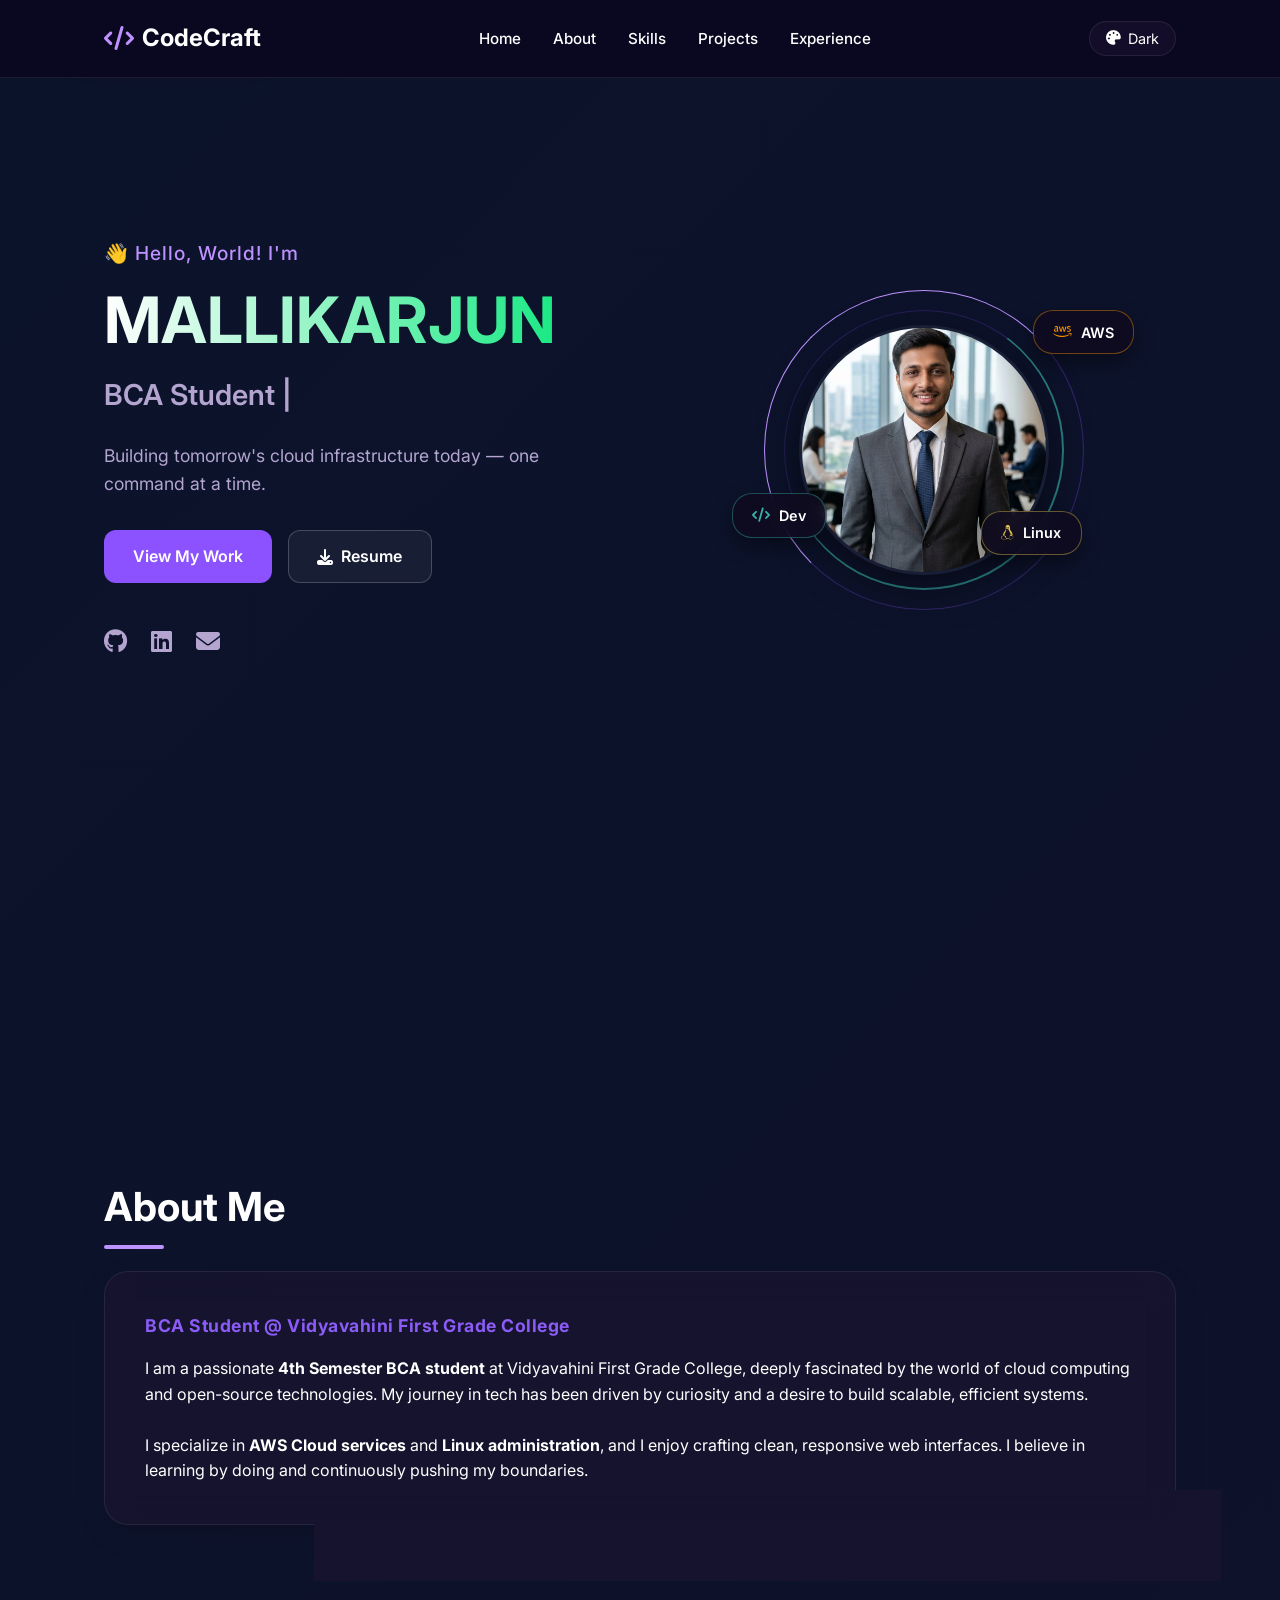
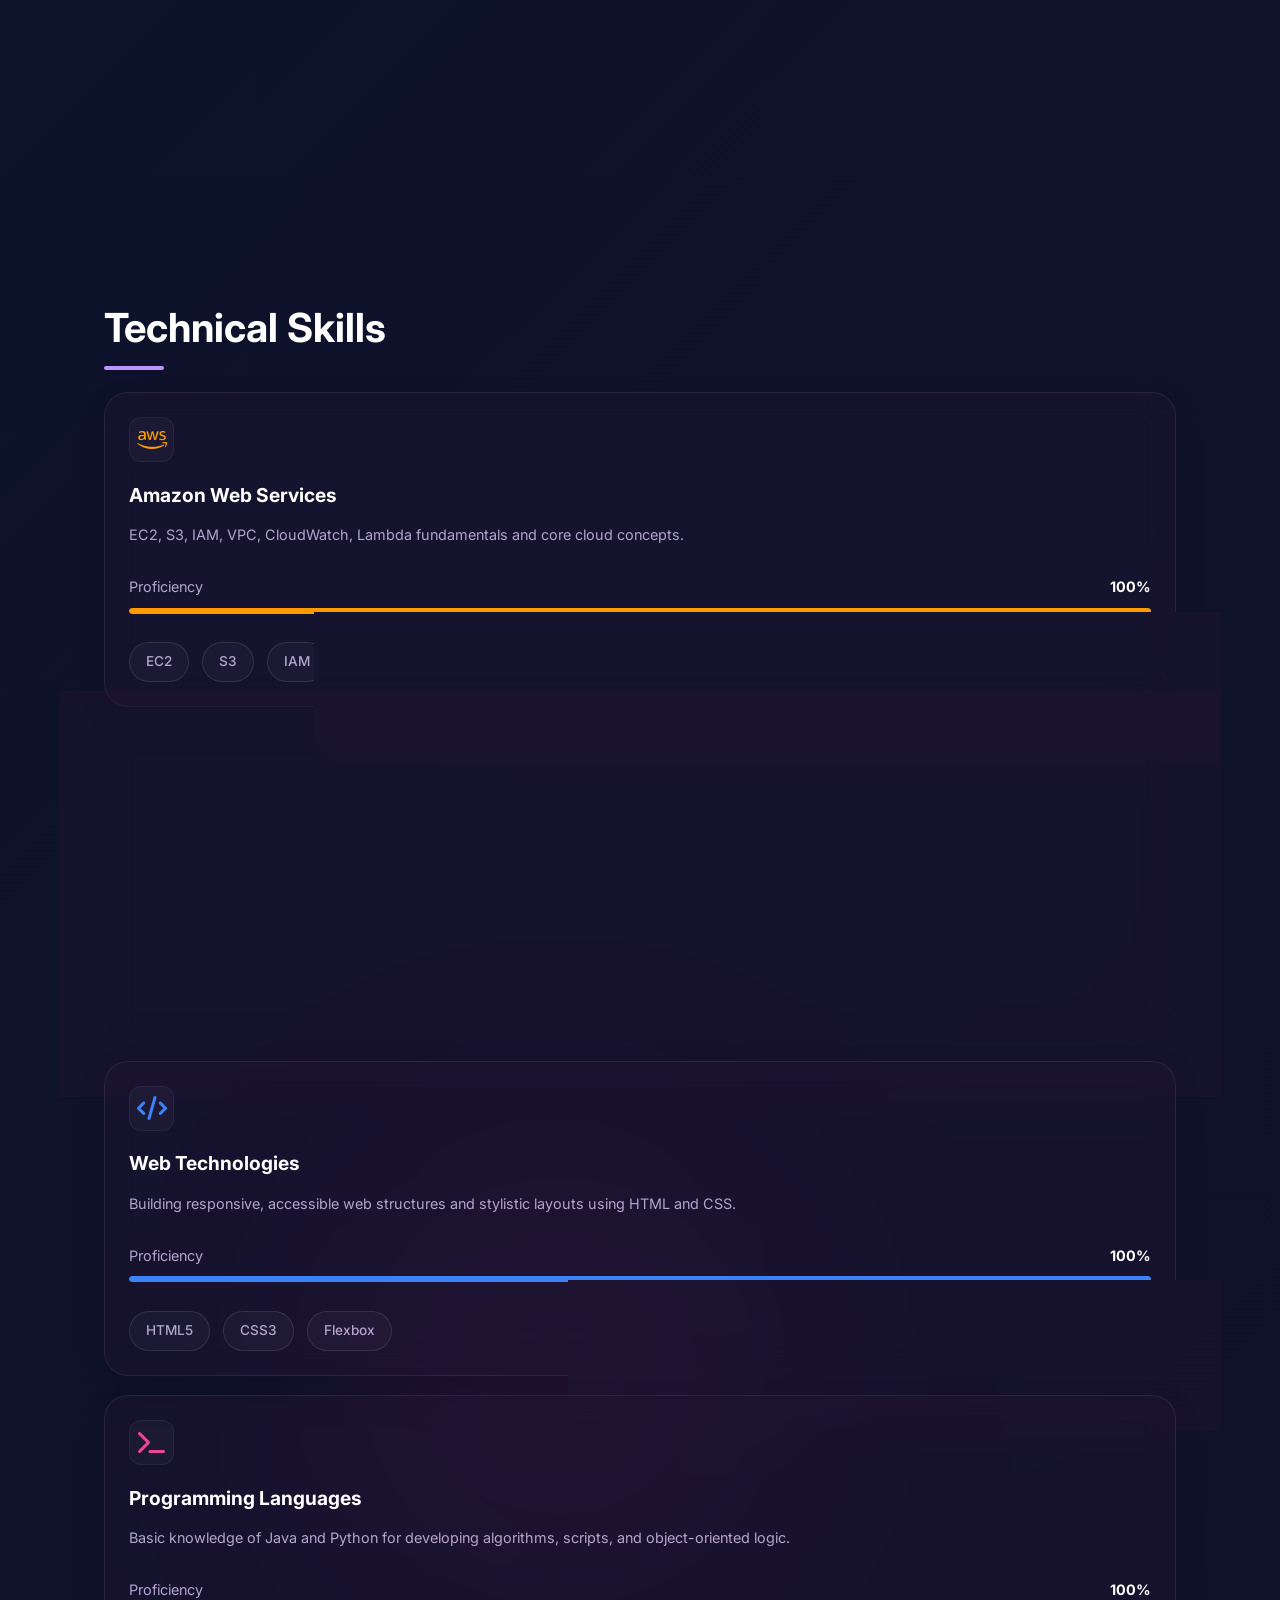
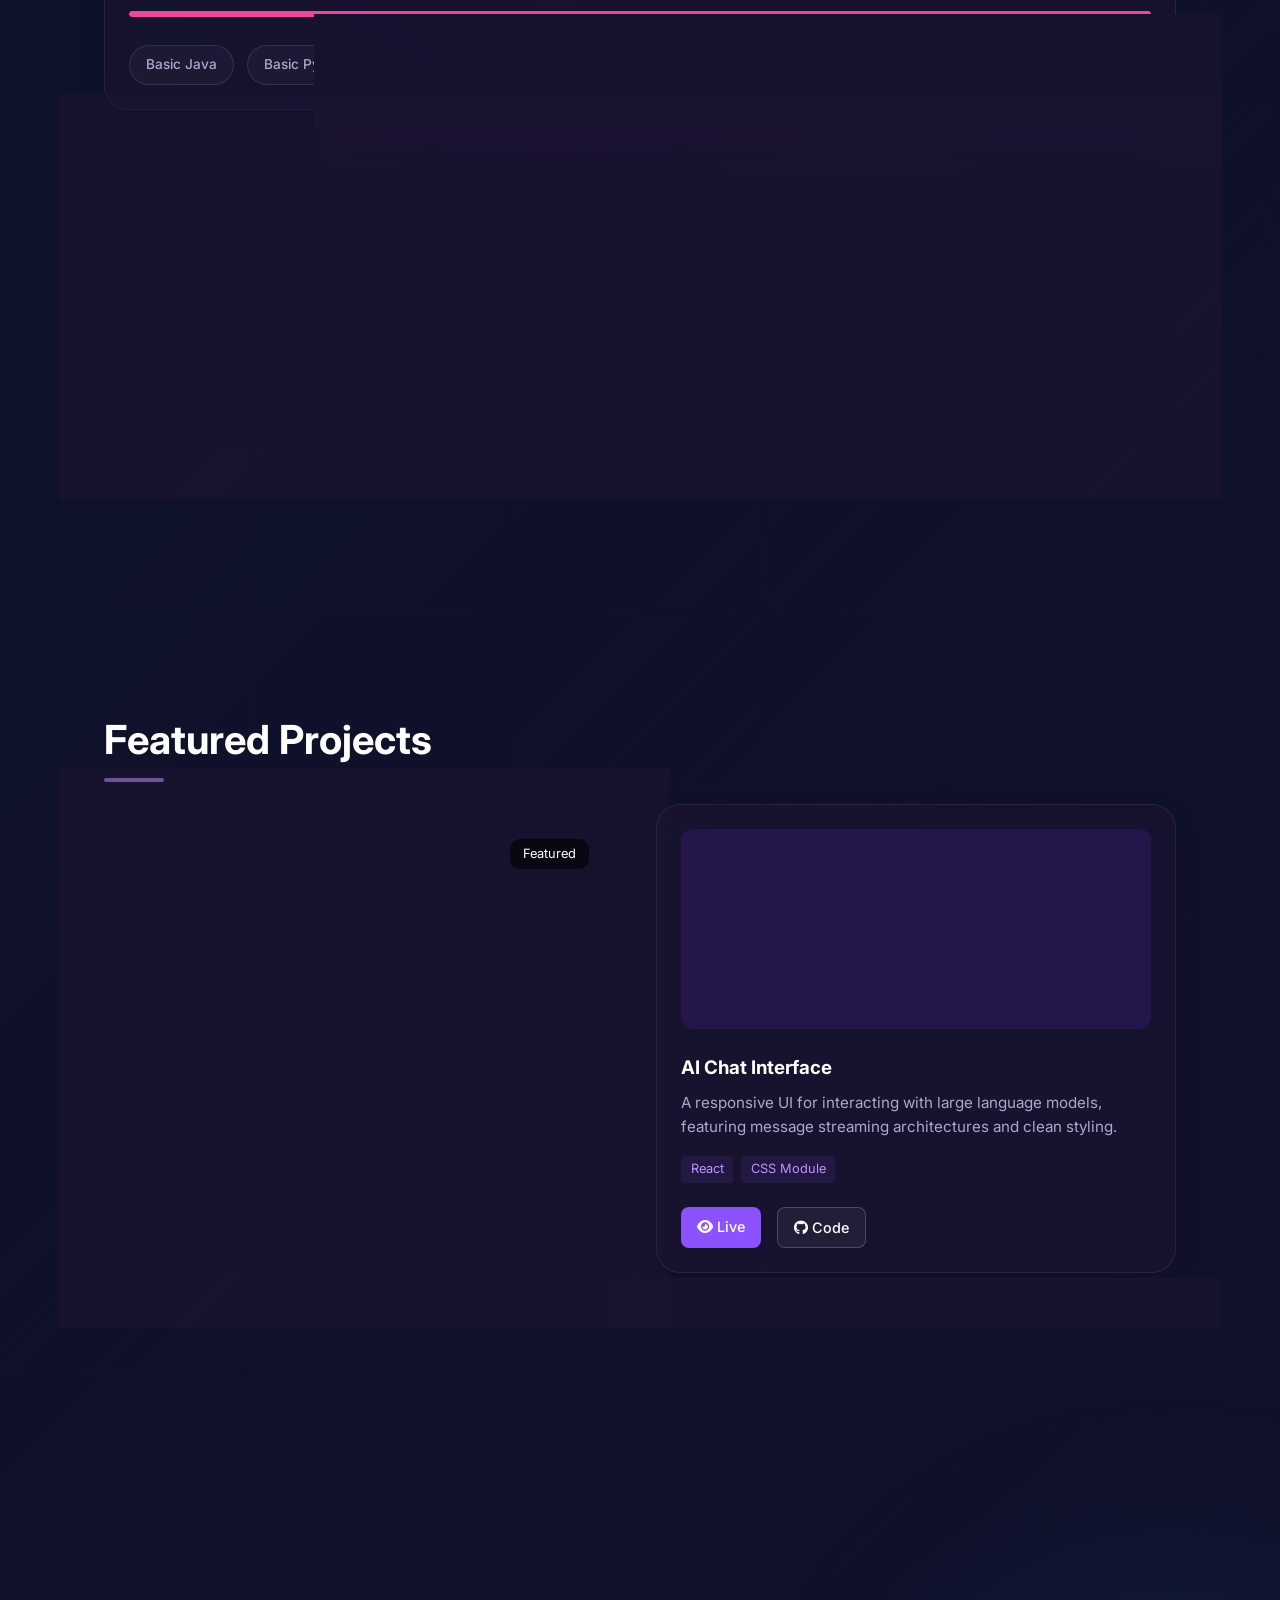
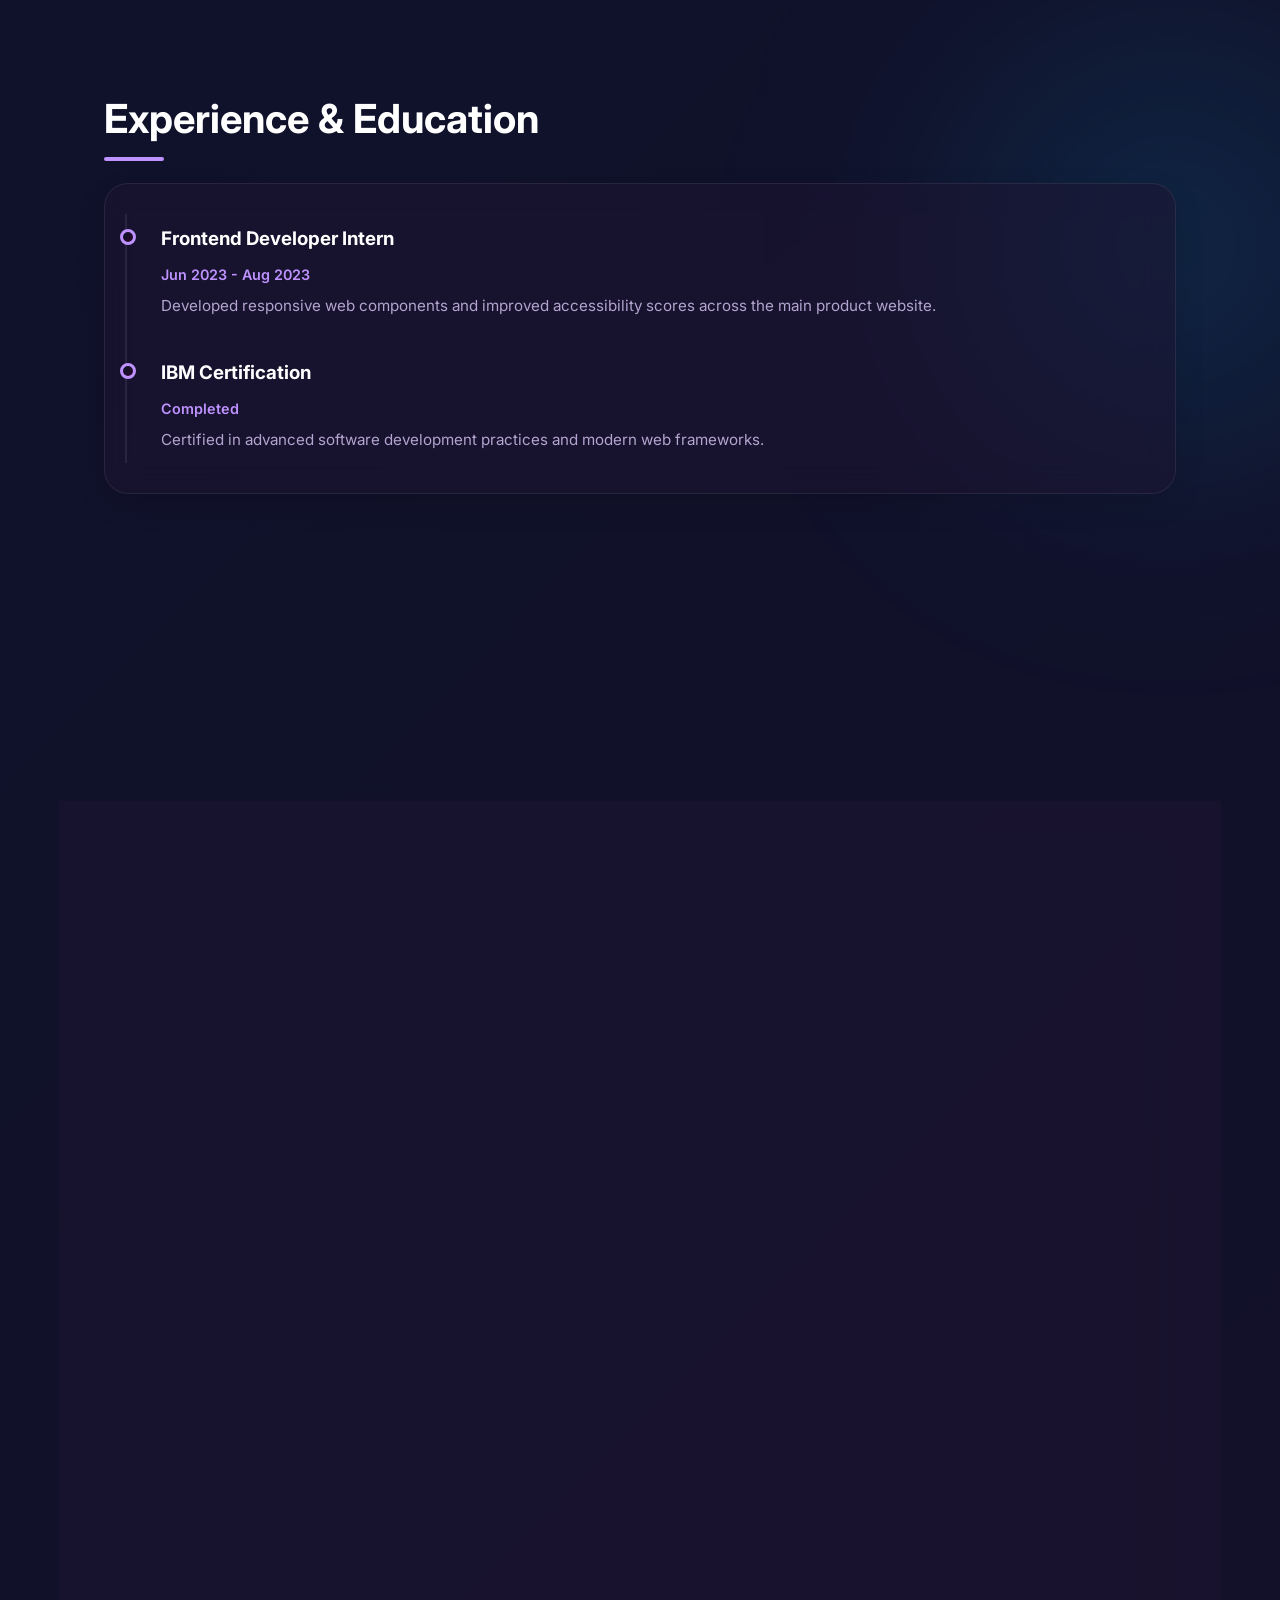
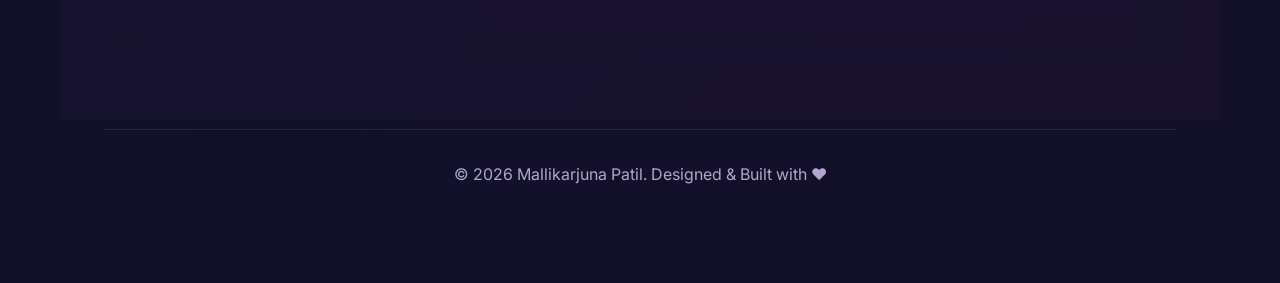
==== index.html @ 813eece8 "intial project upload" ====
<!DOCTYPE html>
<html lang="en">

<head>
    <meta charset="UTF-8">
    <meta name="viewport" content="width=device-width, initial-scale=1.0">
    <title>Mallikarjuna | Portfolio</title>
    <!-- Modern Font -->
    <link href="https://fonts.googleapis.com/css2?family=Inter:wght@300;400;600;700&display=swap" rel="stylesheet">
    <!-- Icons -->
    <link rel="stylesheet" href="https://cdnjs.cloudflare.com/ajax/libs/font-awesome/6.4.0/css/all.min.css">
    <link rel="stylesheet" href="style.css">
</head>

<body class="dark-theme">
    <!-- Background elements for the glowing image effect -->
    <div class="bg-glow glow-1"></div>
    <div class="bg-glow glow-2"></div>
    <div class="bg-glow glow-3"></div>

    <header>
        <nav>
            <div class="logo">
                <i class="fa-solid fa-code"></i>
                <span>CodeCraft</span>
            </div>
            <ul class="nav-links">
                <li><a href="#home">Home</a></li>
                <li><a href="#about">About</a></li>
                <li><a href="#skills">Skills</a></li>
                <li><a href="#projects">Projects</a></li>
                <li><a href="#experience">Experience</a></li>
            </ul>
            <div class="theme-switch-wrapper">
                <button id="theme-btn" class="theme-btn">
                    <i class="fa-solid fa-palette"></i>
                    <span class="theme-label">Theme</span>
                </button>
                <div class="theme-dropdown" id="theme-dropdown">
                    <div class="theme-option" data-theme="light"><i class="fa-solid fa-sun"></i> Light</div>
                    <div class="theme-option active" data-theme="dark"><i class="fa-solid fa-moon"></i> Dark</div>
                    <div class="theme-option" data-theme="gradient"><i class="fa-solid fa-wand-magic-sparkles"></i>
                        Gradient</div>
                </div>
            </div>
            <div class="mobile-menu-btn"><i class="fa-solid fa-bars"></i></div>
        </nav>
    </header>

    <main>
        <!-- Hero Section -->
        <section id="home" class="hero section">
            <div class="hero-content">
                <p class="greeting">👋 Hello, World! I'm</p>
                <h1 class="name">MALLIKARJUN</h1>
                <h2 class="title">BCA Student |</h2>
                <p class="description">
                    Building tomorrow's cloud infrastructure today — one command at a time.
                </p>
                <div class="cta-buttons">
                    <a href="#projects" class="btn primary-btn">View My Work</a>
                    <a href="./assets/resume.pdf" class="btn secondary-btn" download="Mallikarjuna_Resume.pdf"><i
                            class="fa-solid fa-download"></i> Resume</a>
                </div>
                <div class="social-links">
                    <a href="https://github.com/mallikarjunpatil5612-pixel" target="_blank"><i
                            class="fa-brands fa-github"></i></a>
                    <a href="https://www.linkedin.com/in/mallikarjun-patil-b95b5b348?utm_source=share_via&utm_content=profile&utm_medium=member_android"
                        target="_blank"><i class="fa-brands fa-linkedin"></i></a>
                    <a href="mailto:example@student.email"><i class="fa-solid fa-envelope"></i></a>
                </div>
            </div>
            <div class="hero-image">
                <div class="profile-showcase">
                    <!-- Orbital Rings -->
                    <div class="orbital-ring ring-1"></div>
                    <div class="orbital-ring ring-2"></div>

                    <!-- Profile Image -->
                    <img src="./assets/profile.jpeg" alt="MALLIKARJUN" class="profile-pic">

                    <!-- Floating Badges -->
                    <div class="floating-badge badge-aws">
                        <i class="fa-brands fa-aws" style="color: #f90;"></i> AWS
                    </div>
                    <div class="floating-badge badge-linux">
                        <i class="fa-brands fa-linux" style="color: #ecc94b;"></i> Linux
                    </div>
                    <div class="floating-badge badge-dev">
                        <i class="fa-solid fa-code" style="color: #38b2ac;"></i> Dev
                    </div>
                </div>
            </div>
        </section>

        <!-- About Section -->
        <section id="about" class="about section">
            <h2 class="section-title">About Me</h2>
            <div class="about-content glass-card">
                <h3 style="color: #8b5cf6; font-size: 1.1rem; margin-bottom: 1rem; letter-spacing: 0.5px;">BCA Student @
                    Vidyavahini First Grade College</h3>
                <p>
                    I am a passionate <strong>4th Semester BCA student</strong> at Vidyavahini First Grade College,
                    deeply fascinated by the world of cloud computing and open-source technologies. My journey in tech
                    has been driven by curiosity and a desire to build scalable, efficient systems.
                </p>
                <br>
                <p>
                    I specialize in <strong>AWS Cloud services</strong> and <strong>Linux administration</strong>, and I
                    enjoy crafting clean, responsive web interfaces. I believe in learning by doing and continuously
                    pushing my boundaries.
                </p>
            </div>
        </section>

        <!-- Skills Section -->
        <section id="skills" class="skills section">
            <h2 class="section-title">Technical Skills</h2>
            <div class="skills-container custom-skills">

                <div class="detailed-skill-card glass-card">
                    <div class="ds-icon" style="color: #f90;">
                        <i class="fa-brands fa-aws"></i>
                    </div>
                    <h3>Amazon Web Services</h3>
                    <p>EC2, S3, IAM, VPC, CloudWatch, Lambda fundamentals and core cloud concepts.</p>

                    <div class="proficiency">
                        <div class="prof-header">
                            <span>Proficiency</span>
                            <span class="prof-percent">100%</span>
                        </div>
                        <div class="prof-bar">
                            <div class="prof-fill" style="width: 100%; background: #f90;"></div>
                        </div>
                    </div>

                    <div class="skill-tags">
                        <span class="skill-tag outline">EC2</span>
                        <span class="skill-tag outline">S3</span>
                        <span class="skill-tag outline">IAM</span>
                        <span class="skill-tag outline">VPC</span>
                    </div>
                </div>

                <div class="detailed-skill-card glass-card">
                    <div class="ds-icon" style="color: #ecc94b;">
                        <i class="fa-brands fa-linux"></i>
                    </div>
                    <h3>Linux Administration</h3>
                    <p>Shell scripting, file system management, user permissions, and server configuration.</p>

                    <div class="proficiency">
                        <div class="prof-header">
                            <span>Proficiency</span>
                            <span class="prof-percent">100%</span>
                        </div>
                        <div class="prof-bar">
                            <div class="prof-fill" style="width: 100%; background: #ecc94b;"></div>
                        </div>
                    </div>

                    <div class="skill-tags">
                        <span class="skill-tag outline">Bash</span>
                        <span class="skill-tag outline">Systemd</span>
                        <span class="skill-tag outline">Permissions</span>
                    </div>
                </div>

                <div class="detailed-skill-card glass-card">
                    <div class="ds-icon" style="color: #3b82f6;">
                        <i class="fa-solid fa-code"></i>
                    </div>
                    <h3>Web Technologies</h3>
                    <p>Building responsive, accessible web structures and stylistic layouts using HTML and CSS.</p>

                    <div class="proficiency">
                        <div class="prof-header">
                            <span>Proficiency</span>
                            <span class="prof-percent">100%</span>
                        </div>
                        <div class="prof-bar">
                            <div class="prof-fill" style="width: 100%; background: #3b82f6;"></div>
                        </div>
                    </div>

                    <div class="skill-tags">
                        <span class="skill-tag outline">HTML5</span>
                        <span class="skill-tag outline">CSS3</span>
                        <span class="skill-tag outline">Flexbox</span>
                    </div>
                </div>

                <div class="detailed-skill-card glass-card">
                    <div class="ds-icon" style="color: #ec4899;">
                        <i class="fa-solid fa-terminal"></i>
                    </div>
                    <h3>Programming Languages</h3>
                    <p>Basic knowledge of Java and Python for developing algorithms, scripts, and object-oriented logic.
                    </p>

                    <div class="proficiency">
                        <div class="prof-header">
                            <span>Proficiency</span>
                            <span class="prof-percent">100%</span>
                        </div>
                        <div class="prof-bar">
                            <div class="prof-fill" style="width: 100%; background: #ec4899;"></div>
                        </div>
                    </div>

                    <div class="skill-tags">
                        <span class="skill-tag outline">Basic Java</span>
                        <span class="skill-tag outline">Basic Python</span>
                        <span class="skill-tag outline">OOP</span>
                    </div>
                </div>

                <div class="detailed-skill-card glass-card">
                    <div class="ds-icon" style="color: #00758F;">
                        <i class="fa-solid fa-database"></i>
                    </div>
                    <h3>SQL Database</h3>
                    <p>Relational database management, querying, and data manipulation using MySQL.</p>

                    <div class="proficiency">
                        <div class="prof-header">
                            <span>Proficiency</span>
                            <span class="prof-percent">100%</span>
                        </div>
                        <div class="prof-bar">
                            <div class="prof-fill" style="width: 100%; background: #00758F;"></div>
                        </div>
                    </div>

                    <div class="skill-tags">
                        <span class="skill-tag outline">MySQL</span>
                        <span class="skill-tag outline">CRUD</span>
                        <span class="skill-tag outline">JOINS</span>
                    </div>
                </div>

            </div>
        </section>

        <!-- Projects Section -->
        <section id="projects" class="projects section">
            <h2 class="section-title">Featured Projects</h2>
            <div class="projects-grid">
                <!-- Project 1 -->
                <div class="project-card glass-card">
                    <div class="project-image"
                        style="background-image: url('https://images.unsplash.com/photo-1555066931-4365d14bab8c?ixlib=rb-4.0.3&auto=format&fit=crop&w=800&q=80'); background-size: cover; background-position: center;">
                        <span class="badge">Featured</span>
                    </div>
                    <div class="project-info">
                        <h3>E-Commerce Platform</h3>
                        <p>A full-stack e-commerce web application with cart functionality, user authentication, and
                            beautiful product display.</p>
                        <div class="project-tech">
                            <span>HTML5</span><span>CSS</span><span>JavaScript</span>
                        </div>
                        <div class="project-links">
                            <a href="#" class="btn-small"><i class="fa-solid fa-eye"></i> Live</a>
                            <a href="#" class="btn-small outline"><i class="fa-brands fa-github"></i> Code</a>
                        </div>
                    </div>
                </div>
                <!-- Project 2 -->
                <div class="project-card glass-card">
                    <div class="project-image"
                        style="background-image: url('https://images.unsplash.com/photo-1677442136019-21780ecad995?ixlib=rb-4.0.3&auto=format&fit=crop&w=800&q=80'); background-size: cover; background-position: center;">
                    </div>
                    <div class="project-info">
                        <h3>AI Chat Interface</h3>
                        <p>A responsive UI for interacting with large language models, featuring message streaming
                            architectures and clean styling.</p>
                        <div class="project-tech">
                            <span>React</span><span>CSS Module</span>
                        </div>
                        <div class="project-links">
                            <a href="#" class="btn-small"><i class="fa-solid fa-eye"></i> Live</a>
                            <a href="#" class="btn-small outline"><i class="fa-brands fa-github"></i> Code</a>
                        </div>
                    </div>
                </div>
            </div>
        </section>

        <!-- Experience & Education -->
        <section id="experience" class="experience section">
            <h2 class="section-title">Experience & Education</h2>
            <div class="timeline glass-card">

                <div class="timeline-item">
                    <div class="timeline-dot"></div>
                    <div class="timeline-content">
                        <h3>Frontend Developer Intern</h3>
                        <span class="timeline-date">Jun 2023 - Aug 2023</span>
                        <p>Developed responsive web components and improved accessibility scores across the main product
                            website.</p>
                    </div>
                </div>
                <div class="timeline-item">
                    <div class="timeline-dot"></div>
                    <div class="timeline-content">
                        <h3>IBM Certification</h3>
                        <span class="timeline-date">Completed</span>
                        <p>Certified in advanced software development practices and modern web frameworks.</p>
                    </div>
                </div>
            </div>
        </section>

        <!-- Contact / Let's Talk Section -->
        <section id="contact" class="contact section">
            <div class="contact-card glass-card">
                <h2 class="contact-title">Let's Talk</h2>
                <p class="contact-subtitle">Whether you want to discuss a project, ask about cloud services, or just say
                    hi — my inbox is always open!</p>

                <div class="contact-grid">
                    <div class="contact-left">
                        <div class="contact-info">
                            <div class="contact-item">
                                <div class="contact-icon"><i class="fa-solid fa-envelope"></i></div>
                                <div class="contact-details">
                                    <span class="contact-label">EMAIL</span>
                                    <a href="mailto:mallikarjunpatil5612@gmail.com"
                                        class="contact-value">mallikarjunpatil5612@gmail.com</a>
                                </div>
                            </div>
                            <div class="contact-item">
                                <div class="contact-icon"><i class="fa-solid fa-phone"></i></div>
                                <div class="contact-details">
                                    <span class="contact-label">PHONE</span>
                                    <span class="contact-value">9740069844</span>
                                </div>
                            </div>
                            <div class="contact-item">
                                <div class="contact-icon"><i class="fa-solid fa-location-dot"></i></div>
                                <div class="contact-details">
                                    <span class="contact-label">LOCATION</span>
                                    <span class="contact-value">Karnataka, India</span>
                                </div>
                            </div>
                        </div>

                        <div class="contact-socials">
                            <a href="https://github.com/mallikarjunpatil5612-pixel" class="social-circle"
                                target="_blank"><i class="fa-brands fa-github"></i></a>
                            <a href="https://www.linkedin.com/in/mallikarjun-patil-b95b5b348?utm_source=share_via&utm_content=profile&utm_medium=member_android"
                                class="social-circle" target="_blank"><i class="fa-brands fa-linkedin-in"></i></a>
                            <a href="#" class="social-circle"><i class="fa-brands fa-instagram"></i></a>
                        </div>
                    </div>

                    <div class="contact-right">
                        <div class="contact-form-container">
                            <form action="#" class="contact-form">
                                <div class="form-group">
                                    <label>Your Name</label>
                                    <div class="input-wrapper">
                                        <i class="fa-solid fa-user"></i>
                                        <input type="text" placeholder="John Doe">
                                    </div>
                                </div>
                                <div class="form-group">
                                    <label>Email Address</label>
                                    <div class="input-wrapper">
                                        <i class="fa-solid fa-envelope"></i>
                                        <input type="email" placeholder="john@example.com">
                                    </div>
                                </div>
                                <div class="form-group">
                                    <label>Subject</label>
                                    <div class="input-wrapper">
                                        <i class="fa-solid fa-tag"></i>
                                        <input type="text" placeholder="Project Collaboration">
                                    </div>
                                </div>
                                <div class="form-group">
                                    <label>Message</label>
                                    <div class="input-wrapper textarea-wrapper">
                                        <i class="fa-solid fa-comment"></i>
                                        <textarea placeholder="Tell me about your project or opportunity..."
                                            rows="4"></textarea>
                                    </div>
                                </div>
                                <button type="submit" class="submit-btn gradient-btn">
                                    <i class="fa-solid fa-paper-plane"></i> Send Message
                                </button>
                            </form>
                        </div>
                    </div>
                </div>
            </div>

            <div class="footer-bottom">
                <p>&copy; 2026 Mallikarjuna Patil. Designed & Built with ❤️</p>
            </div>
        </section>
    </main>

    <script src="script.js"></script>
</body>

</html>
---- style.css ----
/* Base Resets & Variables */
* {
    margin: 0;
    padding: 0;
    box-sizing: border-box;
    font-family: 'Inter', sans-serif;
}

:root {
    /* Define base constants */
    --font-primary: 'Inter', sans-serif;
    --transition-speed: 0.3s;
    
    /* Variables that will be overriden based on theme */
    --bg-color: #ffffff;
    --text-primary: #111111;
    --text-secondary: #555555;
    
    --card-bg: rgba(255, 255, 255, 0.7);
    --card-border: rgba(0, 0, 0, 0.1);
    
    --btn-primary-bg: #6366f1;
    --btn-primary-text: #ffffff;
    --btn-secondary-bg: transparent;
    --btn-secondary-text: #111;
    --btn-secondary-border: #111;
    
    --accent-color: #6366f1;
    --nav-bg: rgba(255, 255, 255, 0.8);
    
    --glow-opacity: 0;
}

/* Dark Theme Variables (Based on exact image prompt match) */
body.dark-theme {
    --bg-color: linear-gradient(135deg, #0b132b 0%, #2a0826 100%); /* Deep blue to pink gradient */
    --text-primary: #ffffff;
    --text-secondary: #b3a5cf;
    
    --card-bg: rgba(30, 20, 50, 0.5); /* Glassmorphism translucent purple */
    --card-border: rgba(255, 255, 255, 0.08); /* Faint highlight edge */
    
    --btn-primary-bg: #8c52ff;
    --btn-primary-text: #ffffff;
    --btn-secondary-bg: rgba(255, 255, 255, 0.05);
    --btn-secondary-text: #ffffff;
    --btn-secondary-border: rgba(255, 255, 255, 0.2);
    
    --accent-color: #be92ff;
    --nav-bg: rgba(11, 7, 30, 0.8);
    
    --glow-opacity: 1; /* Turn on glows */
}

/* Gradient Theme Variables */
body.gradient-theme {
    /* A vibrant animated gradient backdrop */
    --bg-color: linear-gradient(135deg, #FF6B6B 0%, #4ECDC4 50%, #556270 100%);
    --bg-attachment: fixed;
    --text-primary: #ffffff;
    --text-secondary: rgba(255,255,255,0.85);
    
    --card-bg: rgba(255, 255, 255, 0.15); /* More transparent for gradient */
    --card-border: rgba(255, 255, 255, 0.3);
    
    --btn-primary-bg: #ffffff;
    --btn-primary-text: #ff6b6b;
    --btn-secondary-bg: transparent;
    --btn-secondary-text: #ffffff;
    --btn-secondary-border: #ffffff;
    
    --accent-color: #fff;
    --nav-bg: rgba(0, 0, 0, 0.2);
    
    --glow-opacity: 0;
}

/* Global Styles */
body {
    background: var(--bg-color);
    background-attachment: var(--bg-attachment, scroll);
    color: var(--text-primary);
    transition: background 0.5s ease, color 0.5s ease;
    line-height: 1.6;
    overflow-x: hidden;
    position: relative;
    background-size: 400% 400%;
}

body.gradient-theme {
    animation: gradientBG 15s ease infinite;
}

@keyframes gradientBG {
    0% { background-position: 0% 50%; }
    50% { background-position: 100% 50%; }
    100% { background-position: 0% 50%; }
}

/* Ambient Glows (Specific to Dark Theme to match the request Image) */
.bg-glow {
    position: absolute;
    width: 600px;
    height: 600px;
    border-radius: 50%;
    filter: blur(120px);
    z-index: -1;
    opacity: var(--glow-opacity);
    transition: opacity 0.5s;
    pointer-events: none;
}
.glow-1 {
    top: -10%;
    left: -10%;
    background: radial-gradient(circle, rgba(236, 72, 153, 0.25) 0%, rgba(0,0,0,0) 70%); /* Neon pink */
}
.glow-2 {
    bottom: 20%;
    right: -15%;
    background: radial-gradient(circle, rgba(0, 191, 255, 0.2) 0%, rgba(0,0,0,0) 70%); /* Deep Sky Blue*/
}
.glow-3 {
    top: 40%;
    left: 20%;
    background: radial-gradient(circle, rgba(255, 20, 147, 0.15) 0%, rgba(0,0,0,0) 70%); /* Hot Pink */
}

/* Navigation */
header {
    position: fixed;
    top: 0;
    width: 100%;
    z-index: 100;
    background: var(--nav-bg);
    backdrop-filter: blur(12px);
    -webkit-backdrop-filter: blur(12px);
    border-bottom: 1px solid var(--card-border);
    transition: background 0.3s, border 0.3s;
}

nav {
    display: flex;
    justify-content: space-between;
    align-items: center;
    padding: 1.2rem 5%;
    max-width: 1200px;
    margin: 0 auto;
}

.logo {
    font-size: 1.5rem;
    font-weight: 700;
    display: flex;
    align-items: center;
    gap: 0.5rem;
    color: var(--text-primary);
}
.logo i {
    color: var(--accent-color);
}

.nav-links {
    display: flex;
    list-style: none;
    gap: 2rem;
}

.nav-links a {
    text-decoration: none;
    color: var(--text-primary);
    font-weight: 500;
    font-size: 0.95rem;
    position: relative;
    transition: color 0.3s;
}
.nav-links a:hover {
    color: var(--accent-color);
}
.nav-links a::after {
    content: '';
    position: absolute;
    width: 0;
    height: 2px;
    bottom: -4px;
    left: 0;
    background-color: var(--accent-color);
    transition: width 0.3s;
}
.nav-links a:hover::after {
    width: 100%;
}

/* Theme Switcher */
.theme-switch-wrapper {
    position: relative;
}
.theme-btn {
    background: var(--card-bg);
    border: 1px solid var(--card-border);
    color: var(--text-primary);
    padding: 0.5rem 1rem;
    border-radius: 20px;
    cursor: pointer;
    font-size: 0.9rem;
    display: flex;
    align-items: center;
    gap: 0.5rem;
    transition: all 0.3s;
}
.theme-btn:hover {
    background: rgba(255,255,255,0.1);
}
.theme-dropdown {
    position: absolute;
    top: 130%;
    right: 0;
    background: var(--nav-bg);
    border: 1px solid var(--card-border);
    border-radius: 12px;
    padding: 0.5rem;
    display: flex;
    flex-direction: column;
    gap: 0.25rem;
    width: 140px;
    opacity: 0;
    visibility: hidden;
    transform: translateY(-10px);
    transition: all 0.3s cubic-bezier(0.175, 0.885, 0.32, 1.275);
    backdrop-filter: blur(15px);
}
.theme-dropdown.show {
    opacity: 1;
    visibility: visible;
    transform: translateY(0);
}
.theme-option {
    padding: 0.5rem 0.8rem;
    border-radius: 8px;
    cursor: pointer;
    display: flex;
    align-items: center;
    gap: 0.5rem;
    font-size: 0.9rem;
    transition: background 0.2s;
    color: var(--text-primary);
}
.theme-option:hover {
    background: rgba(255,255,255,0.1);
}
.theme-option.active {
    color: var(--accent-color);
    background: rgba(255,255,255,0.05);
}

.mobile-menu-btn {
    display: none;
    font-size: 1.5rem;
    cursor: pointer;
}

/* Sections */
main {
    max-width: 1200px;
    margin: 0 auto;
    padding: 0 5%;
}
.section {
    padding: 6rem 0;
    min-height: 100vh;
    display: flex;
    flex-direction: column;
    justify-content: center;
}
.section-title {
    font-size: 2.5rem;
    margin-bottom: 2rem;
    position: relative;
    display: inline-block;
    color: var(--text-primary);
}
.section-title::after {
    content: '';
    position: absolute;
    bottom: -10px;
    left: 0;
    width: 60px;
    height: 4px;
    background: var(--accent-color);
    border-radius: 2px;
}

/* Glassmorphism Classes */
.glass-card {
    background: var(--card-bg);
    border: 1px solid var(--card-border);
    backdrop-filter: blur(16px);
    -webkit-backdrop-filter: blur(16px);
    border-radius: 24px;
    padding: 2.5rem;
    box-shadow: 0 10px 30px rgba(0, 0, 0, 0.1);
    transition: transform 0.3s, box-shadow 0.3s;
}
.glass-card:hover {
    transform: translateY(-5px);
    box-shadow: 0 15px 40px rgba(0, 0, 0, 0.15);
}

/* Hero Section */
.hero {
    flex-direction: row;
    align-items: center;
    justify-content: space-between;
    gap: 4rem;
}
.hero-content {
    flex: 1;
}
.greeting {
    font-size: 1.2rem;
    color: var(--accent-color);
    font-weight: 500;
    margin-bottom: 1rem;
    letter-spacing: 1px;
}
.name {
    font-size: 4rem;
    font-weight: 700;
    line-height: 1.1;
    margin-bottom: 1rem;
    background: linear-gradient(to right, #ffffff, #00e676);
    -webkit-background-clip: text;
    -webkit-text-fill-color: transparent;
}
.title {
    font-size: 1.8rem;
    color: var(--text-secondary);
    margin-bottom: 1.5rem;
    font-weight: 600;
}
.description {
    color: var(--text-secondary);
    font-size: 1.1rem;
    max-width: 500px;
    margin-bottom: 2rem;
}
.cta-buttons {
    display: flex;
    gap: 1rem;
    margin-bottom: 2.5rem;
}
.btn {
    padding: 0.8rem 1.8rem;
    border-radius: 12px;
    text-decoration: none;
    font-weight: 600;
    transition: all 0.3s;
    display: inline-flex;
    align-items: center;
    gap: 0.5rem;
    justify-content: center;
}
.btn-small {
    padding: 0.5rem 1rem;
    border-radius: 8px;
    font-size: 0.9rem;
    text-decoration: none;
    font-weight: 500;
    transition: all 0.3s;
}
.primary-btn, .btn-small:not(.outline) {
    background: var(--btn-primary-bg);
    color: var(--btn-primary-text);
    border: none;
}
.primary-btn:hover, .btn-small:not(.outline):hover {
    transform: scale(1.05);
    box-shadow: 0 10px 20px rgba(99, 102, 241, 0.3);
}
.secondary-btn, .btn-small.outline {
    background: var(--btn-secondary-bg);
    color: var(--btn-secondary-text);
    border: 1px solid var(--btn-secondary-border);
}
.secondary-btn:hover, .btn-small.outline:hover {
    background: rgba(255,255,255,0.1);
}

.social-links {
    display: flex;
    gap: 1.5rem;
}
.social-links a {
    color: var(--text-secondary);
    font-size: 1.5rem;
    transition: color 0.3s, transform 0.3s;
}
.social-links a:hover {
    color: var(--accent-color);
    transform: translateY(-3px);
}

.hero-image {
    flex: 1;
    display: flex;
    justify-content: center;
    position: relative;
}
.name .highlight {
    color: var(--accent-color);
    text-shadow: 0 0 20px rgba(140, 82, 255, 0.6);
}

/* Profile Showcase */
.profile-showcase {
    position: relative;
    width: 350px;
    height: 350px;
    display: flex;
    justify-content: center;
    align-items: center;
}
.profile-pic {
    width: 250px;
    height: 250px;
    border-radius: 50%;
    object-fit: cover;
    z-index: 2;
    box-shadow: 0 10px 40px rgba(0, 0, 0, 0.5);
    border: 3px solid rgba(255, 255, 255, 0.05);
}

/* Orbital Rings */
.orbital-ring {
    position: absolute;
    top: 50%;
    left: 50%;
    transform: translate(-50%, -50%);
    border-radius: 50%;
    border: 1px solid rgba(140, 82, 255, 0.3);
    z-index: 1;
}
.ring-1 {
    width: 320px;
    height: 320px;
    border-top: 1px solid var(--accent-color);
    border-left: 1px solid var(--accent-color);
    animation: spin 15s linear infinite;
}
.ring-2 {
    width: 280px;
    height: 280px;
    border-bottom: 2px solid #38b2ac;
    border-right: 2px solid #38b2ac;
    animation: spin-reverse 20s linear infinite;
    opacity: 0.7;
}

@keyframes spin {
    100% { transform: translate(-50%, -50%) rotate(360deg); }
}
@keyframes spin-reverse {
    100% { transform: translate(-50%, -50%) rotate(-360deg); }
}

/* Floating Badges */
.floating-badge {
    position: absolute;
    background: rgba(15, 10, 30, 0.8);
    backdrop-filter: blur(8px);
    border: 1px solid rgba(255, 255, 255, 0.1);
    color: var(--text-primary);
    padding: 0.6rem 1.2rem;
    border-radius: 20px;
    display: flex;
    align-items: center;
    gap: 0.6rem;
    font-size: 0.9rem;
    font-weight: 600;
    z-index: 3;
    box-shadow: 0 8px 20px rgba(0,0,0,0.4);
    animation: float 4s ease-in-out infinite;
}
.badge-aws {
    top: 10%;
    right: -10%;
    border-color: rgba(255, 153, 0, 0.4);
    animation-delay: 0s;
}
.badge-linux {
    bottom: 20%;
    right: 5%;
    border-color: rgba(236, 201, 75, 0.4);
    animation-delay: 1.5s;
}
.badge-dev {
    bottom: 25%;
    left: -5%;
    border-color: rgba(56, 178, 172, 0.4);
    animation-delay: 3s;
}

@keyframes float {
    0%, 100% { transform: translateY(0px); }
    50% { transform: translateY(-10px); }
}

/* Skills */
.skills-container {
    display: flex;
    flex-direction: column;
    gap: 1.2rem;
}
.detailed-skill-card {
    padding: 1.5rem;
    display: flex;
    flex-direction: column;
    gap: 0.8rem;
    text-align: left;
}
.ds-icon {
    font-size: 1.5rem;
    background: rgba(255, 255, 255, 0.03); 
    border: 1px solid rgba(255, 255, 255, 0.05);
    width: 45px;
    height: 45px;
    display: flex;
    justify-content: center;
    align-items: center;
    border-radius: 12px;
    margin-bottom: 0.3rem;
}
.detailed-skill-card h3 {
    color: var(--text-primary);
    font-size: 1.2rem;
    margin: 0;
}
.detailed-skill-card p {
    color: var(--text-secondary);
    font-size: 0.9rem;
}
.proficiency {
    margin: 1rem 0;
}
.prof-header {
    display: flex;
    justify-content: space-between;
    font-size: 0.9rem;
    color: var(--text-secondary);
    margin-bottom: 0.6rem;
}
.prof-percent {
    font-weight: 700;
    color: var(--text-primary);
}
.prof-bar {
    width: 100%;
    height: 6px;
    background: rgba(255, 255, 255, 0.1);
    border-radius: 3px;
    overflow: hidden;
}
.prof-fill {
    height: 100%;
    border-radius: 3px;
}
.skill-tags {
    display: flex;
    flex-wrap: wrap;
    gap: 0.8rem;
}
.skill-tag.outline {
    background: rgba(255, 255, 255, 0.03);
    border: 1px solid rgba(255, 255, 255, 0.1);
    padding: 0.5rem 1rem;
    border-radius: 20px;
    font-size: 0.85rem;
    color: var(--text-secondary);
    font-weight: 500;
    transition: all 0.3s;
}
.skill-tag.outline:hover {
    background: rgba(255, 255, 255, 0.1);
    color: var(--text-primary);
    border-color: rgba(255, 255, 255, 0.2);
}

/* Projects */
.projects-grid {
    display: grid;
    grid-template-columns: repeat(auto-fit, minmax(350px, 1fr));
    gap: 2rem;
}
.project-card {
    padding: 1.5rem;
    display: flex;
    flex-direction: column;
    gap: 1.5rem;
}
.project-image {
    height: 200px;
    border-radius: 12px;
    position: relative;
    overflow: hidden;
}
.project-image::before {
    content: '';
    position: absolute;
    inset: 0;
    background: rgba(140, 82, 255, 0.2);
    mix-blend-mode: color;
}
.project-image .badge {
    position: absolute;
    top: 10px;
    right: 10px;
    background: rgba(0,0,0,0.6);
    backdrop-filter: blur(4px);
    color: #fff;
    padding: 0.3rem 0.8rem;
    border-radius: 10px;
    font-size: 0.8rem;
}
.project-info h3 {
    margin-bottom: 0.5rem;
    color: var(--text-primary);
}
.project-info p {
    color: var(--text-secondary);
    font-size: 0.95rem;
    margin-bottom: 1rem;
}
.project-tech {
    display: flex;
    gap: 0.5rem;
    margin-bottom: 1.5rem;
    flex-wrap: wrap;
}
.project-tech span {
    font-size: 0.8rem;
    color: var(--accent-color);
    background: rgba(140, 82, 255, 0.1);
    padding: 0.2rem 0.6rem;
    border-radius: 4px;
}
.project-links {
    display: flex;
    gap: 1rem;
}

/* Experience Timeline */
.timeline {
    position: relative;
    padding-left: 2rem;
}
.timeline::before {
    content: '';
    position: absolute;
    left: 20px;
    top: 30px;
    bottom: 30px;
    width: 2px;
    background: var(--card-border);
}
.timeline-item {
    position: relative;
    padding-bottom: 2.5rem;
    padding-left: 1.5rem;
}
.timeline-item:last-child {
    padding-bottom: 0;
}
.timeline-dot {
    position: absolute;
    left: -1.05rem; /* center on line */
    top: 5px;
    width: 16px;
    height: 16px;
    border-radius: 50%;
    background: var(--bg-color);
    border: 3px solid var(--accent-color);
    z-index: 2;
}
.timeline-date {
    display: inline-block;
    color: var(--accent-color);
    font-weight: 600;
    font-size: 0.9rem;
    margin-bottom: 0.5rem;
}
.timeline-content h3 {
    color: var(--text-primary);
    margin-bottom: 0.5rem;
}
.timeline-content p {
    color: var(--text-secondary);
    font-size: 0.95rem;
}

/* Contact & Footer */
.contact {
    display: flex;
    flex-direction: column;
    align-items: center;
}
.contact-card {
    width: 100%;
    margin: 0 auto;
    padding: 3rem;
    display: flex;
    flex-direction: column;
    gap: 2.5rem;
}
.contact-title {
    font-size: 2.2rem;
    color: var(--text-primary);
    margin-bottom: 0.5rem;
    font-weight: 700;
}
.contact-subtitle {
    color: var(--text-secondary);
    font-size: 1.05rem;
    line-height: 1.6;
}
.contact-info {
    display: flex;
    flex-direction: column;
    gap: 1.8rem;
}
.contact-item {
    display: flex;
    align-items: center;
    gap: 1.5rem;
}
.contact-icon {
    width: 55px;
    height: 55px;
    border-radius: 14px;
    background: rgba(255, 255, 255, 0.04);
    border: 1px solid rgba(255, 255, 255, 0.05);
    display: flex;
    justify-content: center;
    align-items: center;
    font-size: 1.2rem;
    color: var(--accent-color);
}
.contact-details {
    display: flex;
    flex-direction: column;
}
.contact-label {
    font-size: 0.75rem;
    color: var(--text-secondary);
    letter-spacing: 1.5px;
    text-transform: uppercase;
    margin-bottom: 0.3rem;
}
.contact-value {
    color: var(--text-primary);
    font-weight: 600;
    font-size: 1.1rem;
    text-decoration: none;
}
.contact-socials {
    display: flex;
    gap: 1rem;
    margin-top: 1rem;
}
.social-circle {
    width: 50px;
    height: 50px;
    border-radius: 50%;
    background: rgba(255, 255, 255, 0.04);
    border: 1px solid rgba(255, 255, 255, 0.05);
    display: flex;
    justify-content: center;
    align-items: center;
    color: var(--text-secondary);
    font-size: 1.2rem;
    transition: all 0.3s;
    text-decoration: none;
}
.social-circle:hover {
    background: var(--accent-color);
    color: #fff;
    transform: translateY(-3px);
    border-color: var(--accent-color);
}

.footer-bottom {
    margin-top: 4rem;
    padding-top: 2rem;
    border-top: 1px solid var(--card-border);
    width: 100%;
    text-align: center;
    color: var(--text-secondary);
}

/* Contact Layout Grid */
.contact-grid {
    display: grid;
    grid-template-columns: 1fr 1fr;
    gap: 3rem;
    width: 100%;
}
.contact-left {
    display: flex;
    flex-direction: column;
    justify-content: space-between;
    gap: 2rem;
}
.contact-right {
    width: 100%;
}

/* Contact Form */
.contact-form-container {
    width: 100%;
}
.contact-form {
    display: flex;
    flex-direction: column;
    gap: 1.5rem;
}
.form-group {
    display: flex;
    flex-direction: column;
    gap: 0.5rem;
}
.form-group label {
    font-size: 0.9rem;
    color: var(--text-secondary);
    font-weight: 600;
}
.input-wrapper {
    position: relative;
    display: flex;
    align-items: center;
}
.input-wrapper i {
    position: absolute;
    left: 1rem;
    color: var(--text-secondary);
    font-size: 1rem;
}
.input-wrapper input, .input-wrapper textarea {
    width: 100%;
    background: rgba(15, 10, 30, 0.5); /* dark bg similar to image */
    border: 1px solid rgba(255, 255, 255, 0.05); /* very soft border */
    border-radius: 12px;
    padding: 1rem 1rem 1rem 3rem; /* padding for icon */
    color: var(--text-primary);
    font-size: 0.95rem;
    outline: none;
    transition: border-color 0.3s;
}
.input-wrapper input:focus, .input-wrapper textarea:focus {
    border-color: var(--accent-color);
}
.input-wrapper.textarea-wrapper {
    align-items: flex-start;
}
.input-wrapper.textarea-wrapper i {
    top: 1.2rem;
}
.input-wrapper textarea {
    resize: vertical;
    min-height: 120px;
}
.submit-btn {
    background: linear-gradient(90deg, #8c52ff 0%, #00bfff 100%);
    color: #fff;
    border: none;
    padding: 1rem 2rem;
    border-radius: 25px;
    font-size: 1rem;
    font-weight: 600;
    cursor: pointer;
    display: flex;
    justify-content: center;
    align-items: center;
    gap: 0.8rem;
    margin-top: 0.5rem;
    transition: transform 0.3s, box-shadow 0.3s;
}
.submit-btn:hover {
    transform: translateY(-2px);
    box-shadow: 0 10px 20px rgba(140, 82, 255, 0.3);
}

/* Responsive */
@media (max-width: 900px) {
    .hero {
        flex-direction: column-reverse;
        text-align: center;
    }
    .hero-content {
        display: flex;
        flex-direction: column;
        align-items: center;
    }
    .cta-buttons {
        justify-content: center;
    }
    .name {
        font-size: 3rem;
    }
    .nav-links {
        display: none; /* simple burger implementation for scope */
    }
    .mobile-menu-btn {
        display: block;
    }
    .section {
        padding: 4rem 0;
        min-height: auto;
    }
    .contact-grid {
        grid-template-columns: 1fr;
        gap: 3rem;
    }
}
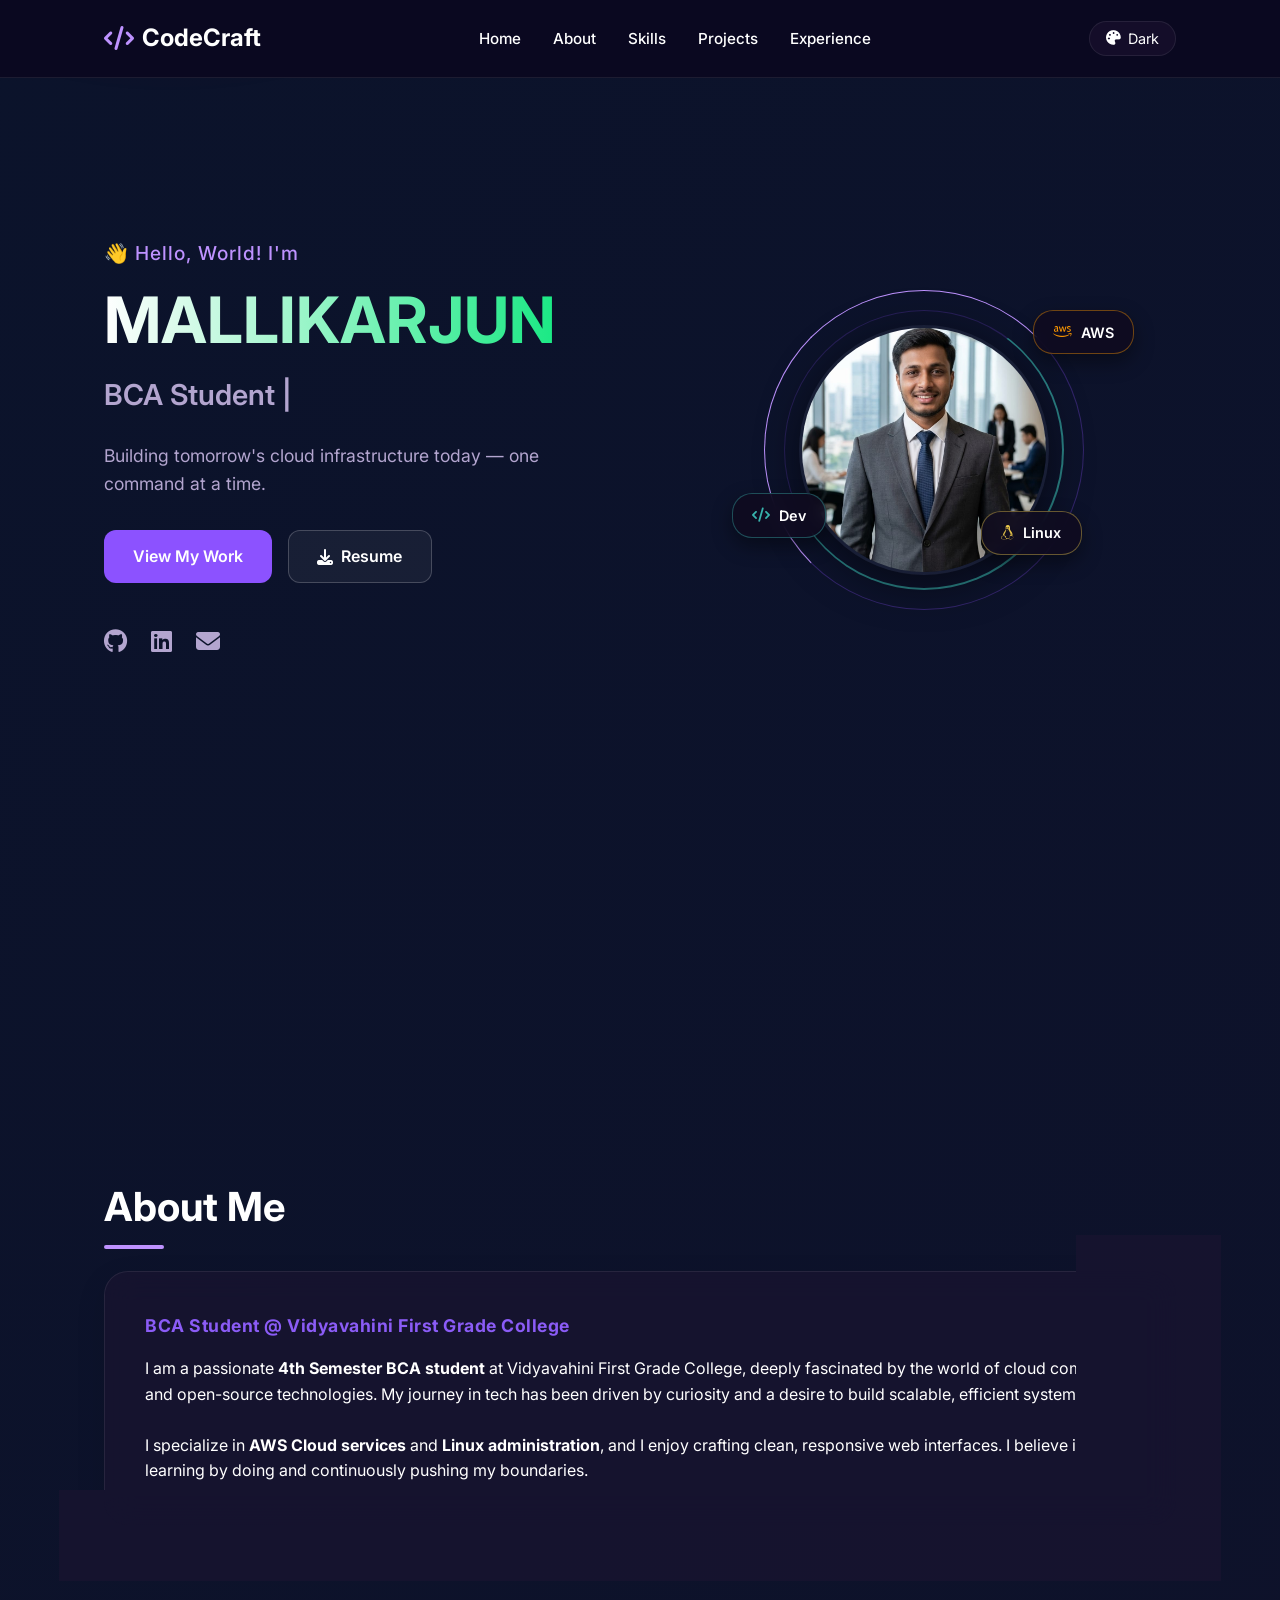
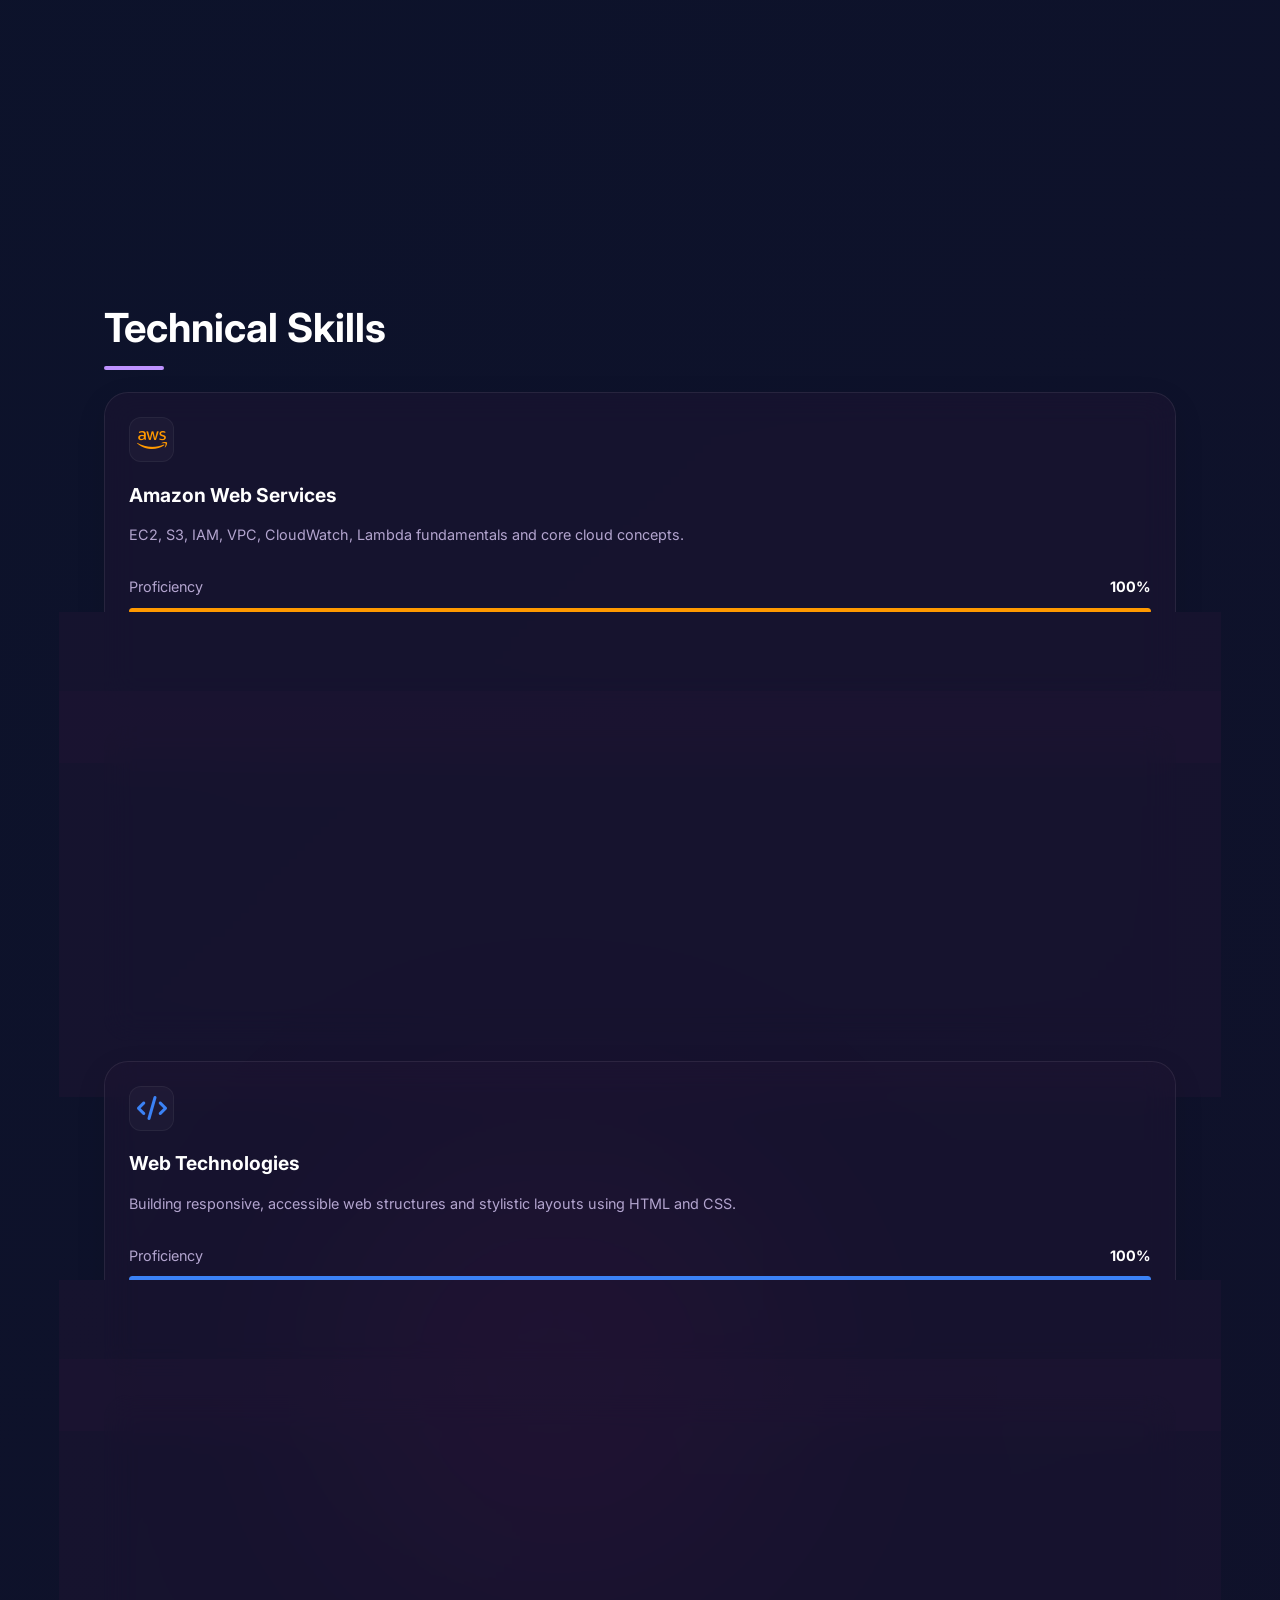
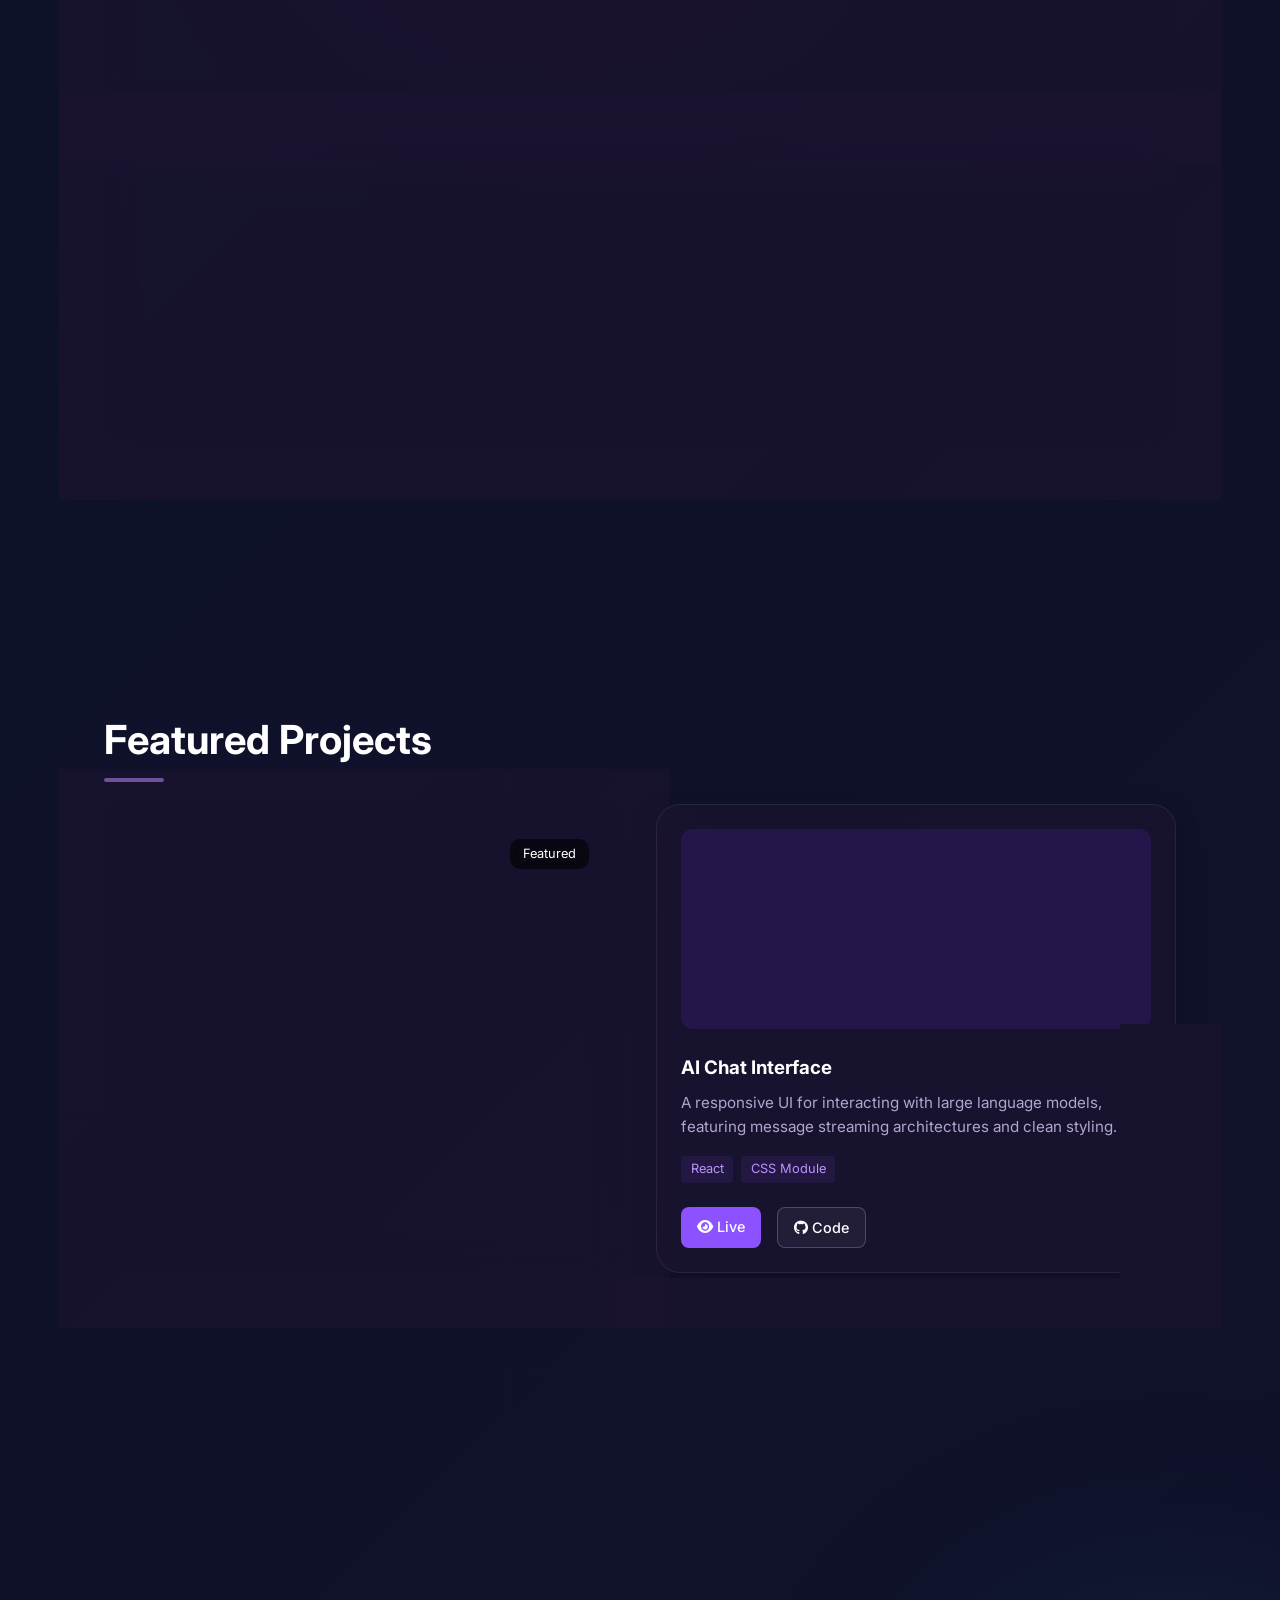
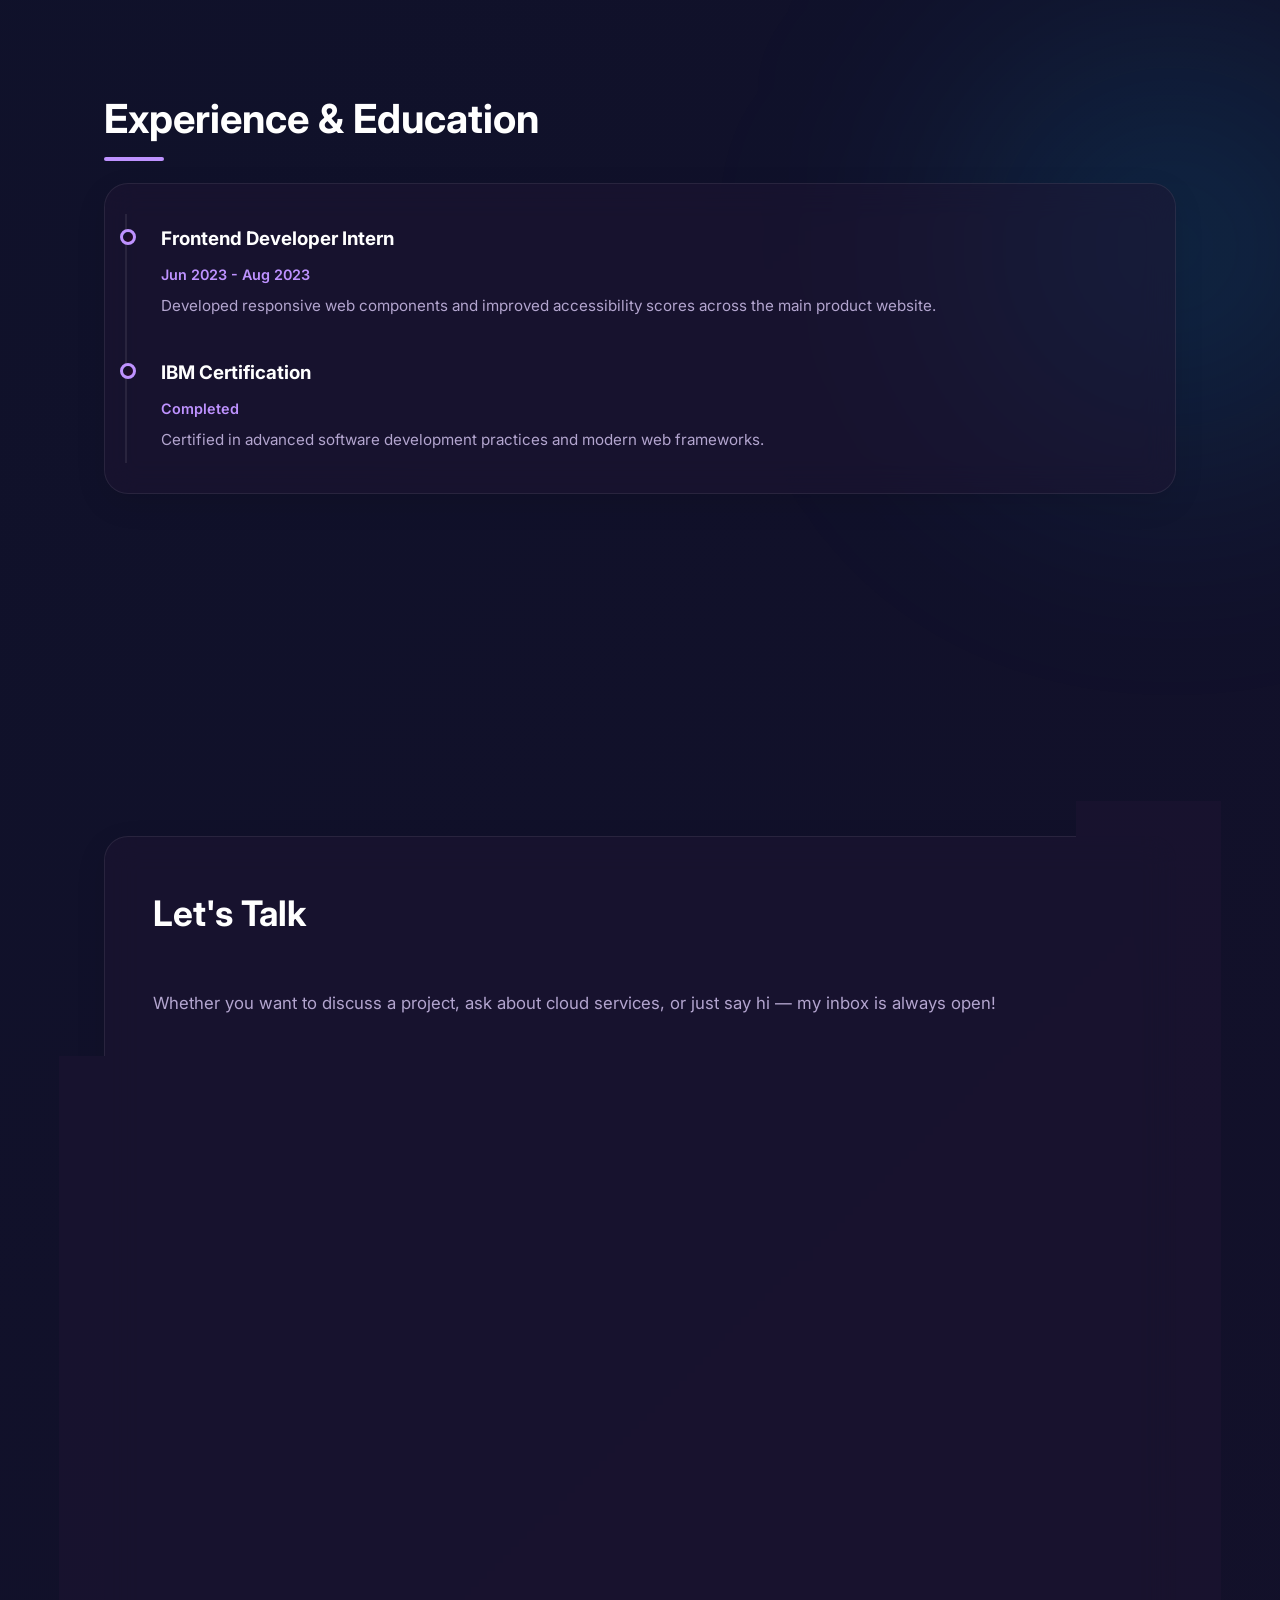
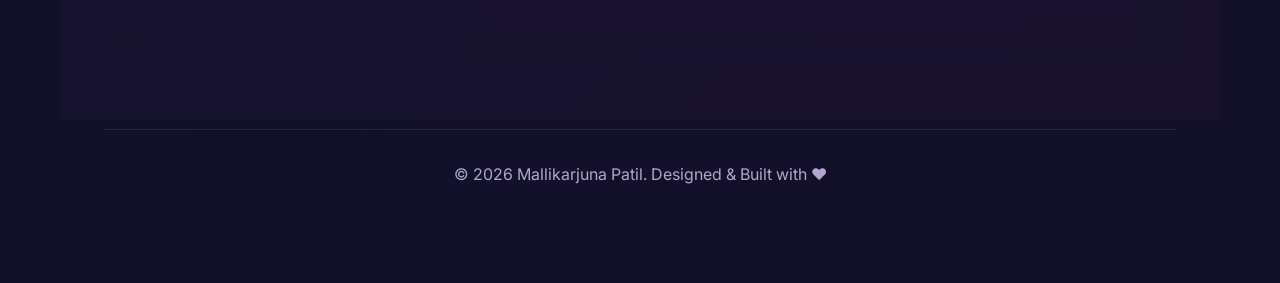
==== commit 7a285f3f: "Update project files" ====
--- a/index.html
+++ b/index.html
@@ -357,34 +357,39 @@
 
                     <div class="contact-right">
                         <div class="contact-form-container">
-                            <form action="#" class="contact-form">
+                            <form action="https://formsubmit.co/mallikarjunpatil5612@gmail.com" method="POST" class="contact-form">
+                                <!-- Honeypot for spam protection -->
+                                <input type="text" name="_honey" style="display:none">
+                                <!-- Disable captcha for smoother user experience -->
+                                <input type="hidden" name="_captcha" value="false">
+                                
                                 <div class="form-group">
                                     <label>Your Name</label>
                                     <div class="input-wrapper">
                                         <i class="fa-solid fa-user"></i>
-                                        <input type="text" placeholder="John Doe">
+                                        <input type="text" name="name" placeholder="John Doe" required>
                                     </div>
                                 </div>
                                 <div class="form-group">
                                     <label>Email Address</label>
                                     <div class="input-wrapper">
                                         <i class="fa-solid fa-envelope"></i>
-                                        <input type="email" placeholder="john@example.com">
+                                        <input type="email" name="email" placeholder="john@example.com" required>
                                     </div>
                                 </div>
                                 <div class="form-group">
                                     <label>Subject</label>
                                     <div class="input-wrapper">
                                         <i class="fa-solid fa-tag"></i>
-                                        <input type="text" placeholder="Project Collaboration">
+                                        <input type="text" name="_subject" placeholder="Project Collaboration" required>
                                     </div>
                                 </div>
                                 <div class="form-group">
                                     <label>Message</label>
                                     <div class="input-wrapper textarea-wrapper">
                                         <i class="fa-solid fa-comment"></i>
-                                        <textarea placeholder="Tell me about your project or opportunity..."
-                                            rows="4"></textarea>
+                                        <textarea name="message" placeholder="Tell me about your project or opportunity..."
+                                            rows="4" required></textarea>
                                     </div>
                                 </div>
                                 <button type="submit" class="submit-btn gradient-btn">
